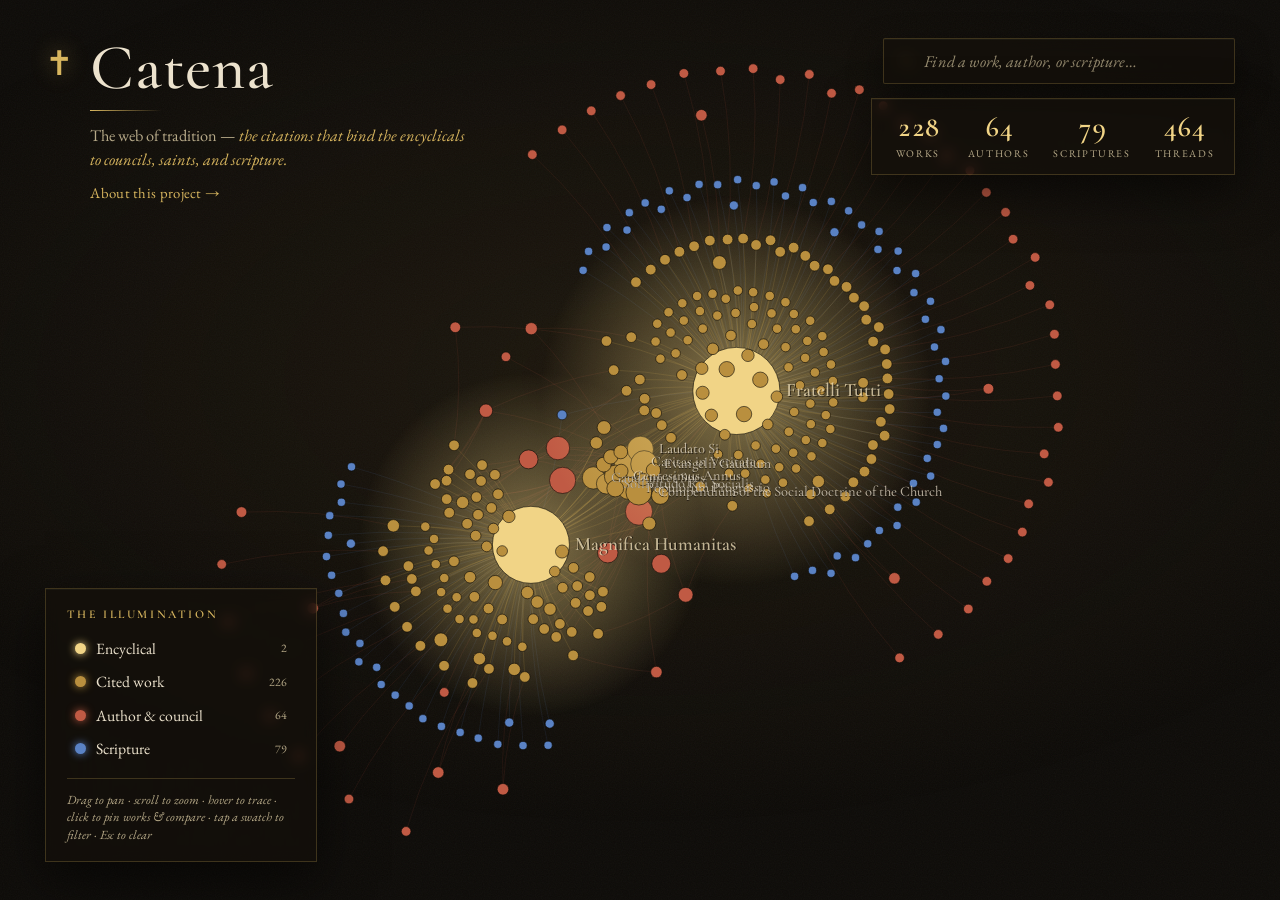
==== site/index.html @ 19e7bd56 "Initial test buildout" ====
<!DOCTYPE html>
<html lang="en">
<head>
  <meta charset="UTF-8" />
  <meta name="viewport" content="width=device-width, initial-scale=1.0" />
  <title>Catena — The Web of Tradition</title>
  <meta name="description" content="A visualization of the connected net of citations within the papal encyclicals — the councils, saints, and scripture they draw upon." />

  <link rel="preconnect" href="https://fonts.googleapis.com" />
  <link rel="preconnect" href="https://fonts.gstatic.com" crossorigin />
  <link href="https://fonts.googleapis.com/css2?family=Cormorant+Garamond:ital,wght@0,400;0,500;0,600;1,400;1,500&family=EB+Garamond:ital,wght@0,400;0,500;1,400&display=swap" rel="stylesheet" />
  <link rel="stylesheet" href="styles.css" />
</head>
<body>
  <!-- atmospheric layers -->
  <div class="vignette" aria-hidden="true"></div>
  <div class="grain" aria-hidden="true"></div>

  <canvas id="graph"></canvas>

  <!-- masthead -->
  <header class="masthead">
    <div class="mark" aria-hidden="true">✝</div>
    <div class="titles">
      <h1>Catena</h1>
      <p class="tagline">The web of tradition — <em>the citations that bind the encyclicals to councils, saints, and scripture.</em></p>
      <a class="masthead__about" href="about.html">About this project →</a>
    </div>
  </header>

  <!-- top-right rail: search + corpus stats -->
  <div class="rail">
    <div class="search" role="search">
      <svg class="search__icon" viewBox="0 0 24 24" aria-hidden="true">
        <circle cx="10.5" cy="10.5" r="6.5" fill="none" stroke="currentColor" stroke-width="1.6"/>
        <line x1="15.5" y1="15.5" x2="21" y2="21" stroke="currentColor" stroke-width="1.6" stroke-linecap="round"/>
      </svg>
      <input id="search-input" type="text" autocomplete="off" spellcheck="false"
             placeholder="Find a work, author, or scripture…" aria-label="Search the corpus"
             role="combobox" aria-expanded="false" aria-controls="search-results" />
      <button class="search__clear" id="search-clear" aria-label="Clear search" hidden>×</button>
      <ul class="search__results" id="search-results" role="listbox" hidden></ul>
    </div>
    <aside class="stats" id="stats" aria-label="Corpus statistics"></aside>
  </div>

  <!-- selection bar (multi-select chips + connection summary) -->
  <div class="selection" id="selection" aria-label="Selected nodes" hidden></div>

  <!-- legend -->
  <aside class="legend" aria-label="Legend and filters">
    <h2>The Illumination</h2>
    <ul class="legend__list">
      <li><button class="legend__item" data-cat="source" aria-pressed="false" title="Show only the encyclicals in the corpus">
        <span class="swatch swatch--source"></span>
        <span class="legend__label">Encyclical</span>
        <span class="legend__count"></span></button></li>
      <li><button class="legend__item" data-cat="document" aria-pressed="false" title="Show only cited works">
        <span class="swatch swatch--document"></span>
        <span class="legend__label">Cited work</span>
        <span class="legend__count"></span></button></li>
      <li><button class="legend__item" data-cat="author" aria-pressed="false" title="Show only authors &amp; councils">
        <span class="swatch swatch--author"></span>
        <span class="legend__label">Author &amp; council</span>
        <span class="legend__count"></span></button></li>
      <li><button class="legend__item" data-cat="scripture" aria-pressed="false" title="Show only scripture">
        <span class="swatch swatch--scripture"></span>
        <span class="legend__label">Scripture</span>
        <span class="legend__count"></span></button></li>
    </ul>
    <p class="hint">Drag to pan · scroll to zoom · hover to trace · click to pin works &amp; compare · tap a swatch to filter · Esc to clear</p>
  </aside>

  <!-- detail panel -->
  <section class="detail" id="detail" aria-live="polite" hidden>
    <button class="detail__close" id="detail-close" aria-label="Close">×</button>
    <div class="detail__kind" id="detail-kind"></div>
    <h3 class="detail__title" id="detail-title"></h3>
    <dl class="detail__meta" id="detail-meta"></dl>
    <a class="detail__link" id="detail-link" target="_blank" rel="noopener" hidden>Read at the Vatican ↗</a>
  </section>

  <div class="loading" id="loading"><span>Illuminating the manuscript…</span></div>

  <script src="app.js" type="module"></script>
</body>
</html>
---- site/styles.css ----
/* ============================================================
   Catena — illuminated manuscript meets data observatory
   ============================================================ */

:root {
  /* aged-ink ground */
  --ink:        #0c0a07;
  --ink-2:      #14110b;
  --ink-panel:  rgba(20, 16, 10, 0.72);

  /* manuscript pigments */
  --gold:       #d8b65f;   /* leaf / illumination       */
  --gold-bright:#f1d486;   /* the reigning encyclical    */
  --ochre:      #b98f3e;   /* cited works                */
  --oxblood:    #c05a44;   /* authors, councils          */
  --lapis:      #5a82c4;   /* scripture                  */

  /* parchment inks */
  --parchment:  #ece2cd;
  --parchment-dim: #b6a988;
  --rule:       rgba(216, 182, 95, 0.22);

  --serif-display: "Cormorant Garamond", Georgia, serif;
  --serif-body:    "EB Garamond", Georgia, serif;
}

* { box-sizing: border-box; }

html, body {
  margin: 0;
  height: 100%;
  background: var(--ink);
  color: var(--parchment);
  font-family: var(--serif-body);
  overflow: hidden;
  -webkit-font-smoothing: antialiased;
}

/* ---- atmosphere -------------------------------------------------- */
.vignette {
  position: fixed; inset: 0; z-index: 0; pointer-events: none;
  background:
    radial-gradient(120% 90% at 50% 42%, rgba(58, 44, 22, 0.35) 0%, rgba(12, 10, 7, 0) 55%),
    radial-gradient(140% 120% at 50% 50%, rgba(12, 10, 7, 0) 58%, rgba(5, 4, 2, 0.85) 100%);
}
.grain {
  position: fixed; inset: 0; z-index: 1; pointer-events: none;
  opacity: 0.045; mix-blend-mode: screen;
  background-image: url("data:image/svg+xml,%3Csvg xmlns='http://www.w3.org/2000/svg' width='160' height='160'%3E%3Cfilter id='n'%3E%3CfeTurbulence type='fractalNoise' baseFrequency='0.85' numOctaves='2' stitchTiles='stitch'/%3E%3C/filter%3E%3Crect width='100%25' height='100%25' filter='url(%23n)'/%3E%3C/svg%3E");
}

/* ---- canvas ------------------------------------------------------ */
#graph {
  position: fixed; inset: 0; z-index: 2;
  display: block; width: 100vw; height: 100vh;
  cursor: grab;
}
#graph.dragging { cursor: grabbing; }
#graph.pointing { cursor: pointer; }

/* ---- masthead ---------------------------------------------------- */
.masthead {
  position: fixed; z-index: 5; top: 2.4rem; left: 2.8rem;
  display: flex; gap: 1.1rem; align-items: flex-start;
  max-width: 30rem; pointer-events: none;
  animation: rise 1.4s cubic-bezier(.2,.7,.2,1) both;
}
.mark {
  font-size: 2.1rem; line-height: 1; color: var(--gold);
  text-shadow: 0 0 22px rgba(216, 182, 95, 0.45);
  margin-top: 0.55rem;
}
.titles h1 {
  margin: 0; font-family: var(--serif-display); font-weight: 500;
  font-size: clamp(2.6rem, 5vw, 4rem); letter-spacing: 0.01em; line-height: 0.95;
  color: var(--parchment);
  text-shadow: 0 1px 0 rgba(0,0,0,0.6);
}
.titles h1::after {
  content: ""; display: block; width: 4.5rem; height: 1px; margin: 0.7rem 0 0;
  background: linear-gradient(90deg, var(--gold), transparent);
}
.tagline {
  margin: 0.8rem 0 0; max-width: 24rem;
  font-size: 1.02rem; line-height: 1.45; color: var(--parchment-dim);
}
.tagline em { color: var(--gold); font-style: italic; }
.masthead__about {
  display: inline-block; margin-top: 0.7rem; pointer-events: auto;
  font-size: 0.92rem; letter-spacing: 0.02em; color: var(--gold);
  text-decoration: none; border-bottom: 1px solid transparent; transition: border-color 0.2s;
}
.masthead__about:hover { border-bottom-color: var(--gold); }

/* ============================================================
   Reading pages (About) — a centered manuscript column
   ============================================================ */
body.reading { overflow: auto; }
.page {
  position: relative; z-index: 2;
  max-width: 42rem; margin: 0 auto; padding: 4.5rem 1.6rem 6rem;
}
.page__back {
  display: inline-block; margin-bottom: 3rem;
  font-size: 0.72rem; letter-spacing: 0.18em; text-transform: uppercase;
  color: var(--parchment-dim); text-decoration: none; transition: color 0.2s;
}
.page__back:hover { color: var(--gold); }
.page__head { text-align: center; margin-bottom: 3.5rem; }
.page__head .mark {
  font-size: 2.4rem; color: var(--gold); margin: 0 0 0.6rem;
  text-shadow: 0 0 24px rgba(216, 182, 95, 0.45);
}
.page__head h1 {
  margin: 0; font-family: var(--serif-display); font-weight: 500;
  font-size: clamp(3rem, 7vw, 4.6rem); line-height: 1; color: var(--parchment);
}
.page__head h1::after {
  content: ""; display: block; width: 5rem; height: 1px; margin: 1rem auto 0;
  background: linear-gradient(90deg, transparent, var(--gold), transparent);
}
.page__lede {
  margin: 1.4rem auto 0; max-width: 32rem;
  font-size: 1.2rem; line-height: 1.5; font-style: italic; color: var(--parchment-dim);
}
.page__counts {
  margin: 1rem 0 0; font-size: 0.7rem; letter-spacing: 0.16em; text-transform: uppercase;
  color: var(--gold); opacity: 0.8;
}

.prose h2 {
  margin: 2.8rem 0 0.9rem; font-family: var(--serif-display); font-weight: 600;
  font-size: 1.7rem; color: var(--gold);
}
.prose h2::before {
  content: "❧"; margin-right: 0.5rem; color: var(--ochre); font-size: 1.1rem; opacity: 0.8;
}
.prose p {
  margin: 0 0 1.1rem; font-size: 1.12rem; line-height: 1.72; color: var(--parchment);
}
.prose strong { color: var(--gold-bright); font-weight: 500; }
.prose em { color: var(--parchment); font-style: italic; }
.prose a { color: var(--gold); text-decoration: none; border-bottom: 1px solid var(--rule); }
.prose a:hover { border-bottom-color: var(--gold); }
.prose kbd {
  font-family: var(--serif-body); font-size: 0.9em; padding: 0.05em 0.4em;
  border: 1px solid var(--rule); border-radius: 3px; color: var(--gold);
}
.prose__legend { list-style: none; margin: 0 0 1.4rem; padding: 0; }
.prose__legend li {
  display: flex; gap: 0.8rem; align-items: flex-start; margin: 0.7rem 0;
  font-size: 1.08rem; line-height: 1.6; color: var(--parchment);
}
.prose__legend .swatch { margin-top: 0.5rem; }
.prose__close {
  margin-top: 3rem !important; padding-top: 1.6rem; border-top: 1px solid var(--rule);
  text-align: center; font-size: 1.05rem;
}

/* ---- shared panel chrome ---------------------------------------- */
.stats, .legend, .detail, .selection {
  position: fixed; z-index: 5;
  background: var(--ink-panel);
  border: 1px solid var(--rule);
  backdrop-filter: blur(7px);
  box-shadow: 0 18px 50px rgba(0,0,0,0.55), inset 0 1px 0 rgba(255,240,200,0.04);
}

/* ---- top-right rail (search + stats) ---------------------------- */
.rail {
  position: fixed; z-index: 6; top: 2.4rem; right: 2.8rem;
  display: flex; flex-direction: column; align-items: flex-end;
  gap: 0.9rem;
  animation: rise 1.4s 0.15s cubic-bezier(.2,.7,.2,1) both;
}

/* ---- search ------------------------------------------------------ */
.search { position: relative; width: 22rem; max-width: 86vw; }
.search__icon {
  position: absolute; left: 0.9rem; top: 50%; transform: translateY(-50%);
  width: 1.05rem; height: 1.05rem; color: var(--gold); opacity: 0.7;
  pointer-events: none;
}
#search-input {
  width: 100%; padding: 0.7rem 2.2rem 0.7rem 2.5rem;
  background: var(--ink-panel); color: var(--parchment);
  border: 1px solid var(--rule); border-radius: 2px;
  backdrop-filter: blur(7px);
  box-shadow: 0 12px 34px rgba(0,0,0,0.45), inset 0 1px 0 rgba(255,240,200,0.04);
  font-family: var(--serif-body); font-size: 1.02rem; letter-spacing: 0.01em;
  transition: border-color 0.25s, box-shadow 0.25s;
}
#search-input::placeholder { color: var(--parchment-dim); font-style: italic; opacity: 0.8; }
#search-input:focus {
  outline: none; border-color: rgba(216,182,95,0.6);
  box-shadow: 0 12px 34px rgba(0,0,0,0.5), 0 0 0 1px rgba(216,182,95,0.25),
              inset 0 1px 0 rgba(255,240,200,0.06);
}
.search__clear {
  position: absolute; right: 0.55rem; top: 50%; transform: translateY(-50%);
  background: none; border: none; color: var(--parchment-dim);
  font-size: 1.25rem; line-height: 1; cursor: pointer; padding: 0.2rem; transition: color 0.2s;
}
.search__clear:hover { color: var(--gold); }

.search__results {
  position: absolute; top: calc(100% + 0.45rem); left: 0; right: 0; z-index: 7;
  list-style: none; margin: 0; padding: 0.35rem;
  max-height: 21rem; overflow-y: auto;
  background: rgba(16, 13, 8, 0.94); backdrop-filter: blur(10px);
  border: 1px solid var(--rule); border-radius: 2px;
  box-shadow: 0 20px 50px rgba(0,0,0,0.6);
}
.search__results li {
  display: flex; align-items: center; gap: 0.6rem;
  padding: 0.5rem 0.6rem; border-radius: 2px; cursor: pointer;
}
.search__results li[aria-selected="true"],
.search__results li:hover { background: rgba(216,182,95,0.12); }
.search__results .dot { width: 0.6rem; height: 0.6rem; border-radius: 50%; flex: none; box-shadow: 0 0 7px currentColor; }
.search__results .name { flex: 1; color: var(--parchment); font-size: 1rem; line-height: 1.2; }
.search__results .name b { color: var(--gold-bright); font-weight: 500; }
.search__results .tag {
  font-size: 0.6rem; letter-spacing: 0.16em; text-transform: uppercase;
  color: var(--parchment-dim); white-space: nowrap;
}
.search__empty { padding: 0.7rem 0.6rem; color: var(--parchment-dim); font-style: italic; font-size: 0.95rem; }

/* ---- corpus stats ----------------------------------------------- */
/* content-sized & right-aligned so it grows leftward (and wraps) as the
   numbers climb, rather than overflowing a fixed box. */
.stats {
  position: static; padding: 0.85rem 1.25rem;
  display: flex; flex-wrap: wrap; justify-content: flex-end;
  gap: 0.55rem 1.5rem; max-width: min(40rem, 86vw);
}
.stats .stat { text-align: center; min-width: 3.25rem; }
.stats .num {
  display: block; font-family: var(--serif-display); font-weight: 600;
  font-size: 1.8rem; color: var(--gold-bright); line-height: 1;
  font-variant-numeric: tabular-nums;
}
.stats .lbl {
  display: block; margin-top: 0.35rem; white-space: nowrap;
  font-size: 0.64rem; letter-spacing: 0.16em; text-transform: uppercase;
  color: var(--parchment-dim);
}

/* ---- legend ------------------------------------------------------ */
.legend {
  left: 2.8rem; bottom: 2.4rem; padding: 1.1rem 1.3rem; max-width: 17rem;
  animation: rise 1.4s 0.3s cubic-bezier(.2,.7,.2,1) both;
}
.legend h2 {
  margin: 0 0 0.7rem; font-family: var(--serif-display); font-weight: 600;
  font-size: 0.74rem; letter-spacing: 0.22em; text-transform: uppercase;
  color: var(--gold);
}
.legend__list { list-style: none; margin: 0; padding: 0; }
.legend__item {
  display: flex; align-items: center; gap: 0.6rem; width: 100%;
  background: none; border: 1px solid transparent; border-radius: 4px;
  padding: 0.3rem 0.45rem; margin: 0.05rem 0;
  font-family: var(--serif-body); font-size: 0.98rem; color: var(--parchment);
  text-align: left; cursor: pointer; transition: background 0.2s, border-color 0.2s;
}
.legend__item:hover { background: rgba(216, 182, 95, 0.08); }
.legend__item[aria-pressed="true"] {
  background: rgba(216, 182, 95, 0.14); border-color: var(--rule);
}
.legend__label { flex: 1; }
.legend__count {
  font-size: 0.74rem; color: var(--parchment-dim); font-variant-numeric: tabular-nums;
}
.legend__item:hover .legend__count,
.legend__item[aria-pressed="true"] .legend__count { color: var(--gold); }
.swatch {
  width: 0.7rem; height: 0.7rem; border-radius: 50%; flex: none;
  box-shadow: 0 0 8px currentColor;
}
.swatch--source    { background: var(--gold-bright); color: var(--gold-bright); }
.swatch--document  { background: var(--ochre);  color: var(--ochre); }
.swatch--author    { background: var(--oxblood); color: var(--oxblood); }
.swatch--scripture { background: var(--lapis);  color: var(--lapis); }
.legend .hint {
  margin: 0.85rem 0 0; padding-top: 0.7rem; border-top: 1px solid var(--rule);
  font-size: 0.78rem; font-style: italic; color: var(--parchment-dim); line-height: 1.4;
}

/* ---- selection bar (top-center) --------------------------------- */
.selection {
  top: 2.4rem; left: 50%; transform: translateX(-50%);
  max-width: min(46rem, 60vw); padding: 0.65rem 0.8rem;
  display: flex; flex-direction: column; gap: 0.5rem;
  animation: rise 0.4s cubic-bezier(.2,.7,.2,1) both;
}
.selection[hidden] { display: none; }  /* class display would otherwise beat [hidden] */
.selection__chips {
  display: flex; flex-wrap: wrap; align-items: center; gap: 0.45rem;
}
.chip {
  display: inline-flex; align-items: center; gap: 0.4rem;
  padding: 0.32rem 0.55rem; max-width: 16rem;
  background: rgba(216,182,95,0.08); border: 1px solid var(--rule); border-radius: 999px;
  color: var(--parchment); font-family: var(--serif-body); font-size: 0.92rem;
  cursor: pointer; transition: background 0.2s, border-color 0.2s;
}
.chip:hover { background: rgba(192,90,68,0.18); border-color: rgba(192,90,68,0.5); }
.chip__dot { width: 0.55rem; height: 0.55rem; border-radius: 50%; flex: none; box-shadow: 0 0 6px currentColor; }
.chip__name { overflow: hidden; text-overflow: ellipsis; white-space: nowrap; }
.chip__x { color: var(--parchment-dim); font-size: 1.1rem; line-height: 1; margin-left: 0.1rem; }
.chip:hover .chip__x { color: var(--oxblood); }
.selection__clear {
  background: none; border: none; cursor: pointer; margin-left: 0.2rem;
  color: var(--parchment-dim); font-family: var(--serif-body);
  font-size: 0.74rem; letter-spacing: 0.16em; text-transform: uppercase; transition: color 0.2s;
}
.selection__clear:hover { color: var(--gold); }
.selection__summary {
  margin: 0; padding-top: 0.5rem; border-top: 1px solid var(--rule);
  font-size: 0.95rem; font-style: italic; color: var(--parchment-dim); line-height: 1.4;
}
.selection__summary strong { color: var(--gold); font-style: normal; }
.selection__summary--none { color: rgba(192,90,68,0.85); }

/* ---- detail panel ----------------------------------------------- */
.detail {
  right: 2.8rem; bottom: 2.4rem; width: 22rem; padding: 1.6rem 1.7rem;
  transform: translateY(12px); opacity: 0;
  transition: transform 0.5s cubic-bezier(.2,.8,.2,1), opacity 0.5s;
}
.detail:not([hidden]) { transform: translateY(0); opacity: 1; }
.detail__close {
  position: absolute; top: 0.5rem; right: 0.7rem;
  background: none; border: none; color: var(--parchment-dim);
  font-size: 1.5rem; line-height: 1; cursor: pointer; transition: color 0.2s;
}
.detail__close:hover { color: var(--gold); }
.detail__kind {
  font-size: 0.66rem; letter-spacing: 0.2em; text-transform: uppercase;
  color: var(--gold);
}
.detail__title {
  margin: 0.5rem 0 0; font-family: var(--serif-display); font-weight: 500;
  font-size: 1.7rem; line-height: 1.1; color: var(--parchment);
}
.detail__meta { margin: 1rem 0 0; display: grid; gap: 0.55rem; }
.detail__meta div { display: flex; justify-content: space-between; gap: 1rem; align-items: baseline; }
.detail__meta dt {
  font-size: 0.66rem; letter-spacing: 0.16em; text-transform: uppercase;
  color: var(--parchment-dim); white-space: nowrap;
}
.detail__meta dd { margin: 0; text-align: right; color: var(--parchment); font-size: 1rem; }
.detail__link {
  display: inline-block; margin-top: 1.2rem; padding: 0.5rem 0.9rem;
  font-size: 0.9rem; letter-spacing: 0.04em; color: var(--ink);
  background: linear-gradient(180deg, var(--gold-bright), var(--ochre));
  text-decoration: none; border-radius: 2px;
  box-shadow: 0 4px 14px rgba(216,182,95,0.25); transition: transform 0.2s, box-shadow 0.2s;
}
.detail__link:hover { transform: translateY(-1px); box-shadow: 0 7px 20px rgba(216,182,95,0.4); }
.detail__link[hidden] { display: none; }  /* class display would otherwise beat [hidden] */

/* ---- loading ----------------------------------------------------- */
.loading {
  position: fixed; inset: 0; z-index: 9; display: grid; place-items: center;
  background: var(--ink); transition: opacity 0.8s; color: var(--parchment-dim);
  font-style: italic; font-size: 1.1rem; letter-spacing: 0.05em;
}
.loading.gone { opacity: 0; pointer-events: none; }
.loading span::after { content: ""; animation: ellipsis 1.4s steps(4) infinite; }

@keyframes rise { from { opacity: 0; transform: translateY(-10px); } to { opacity: 1; transform: translateY(0); } }
@keyframes ellipsis { 0%{opacity:.3} 50%{opacity:1} 100%{opacity:.3} }

/* ---- responsive -------------------------------------------------- */
@media (max-width: 720px) {
  .masthead { top: 1.2rem; left: 1.2rem; max-width: 60vw; }
  .rail { right: 1.2rem; top: 1.2rem; gap: 0.6rem; }
  .search { width: min(17rem, 70vw); }
  .stats { padding: 0.7rem 0.9rem; gap: 0.5rem 1rem; max-width: 70vw; }
  .stats .num { font-size: 1.4rem; }
  .legend { left: 1.2rem; bottom: 1.2rem; padding: 0.8rem 1rem; }
  .detail { right: 1.2rem; left: 1.2rem; bottom: 1.2rem; width: auto; }
  .selection { top: auto; bottom: 11rem; max-width: 92vw; }
}
@media (prefers-reduced-motion: reduce) {
  .masthead, .stats, .legend { animation: none; }
}
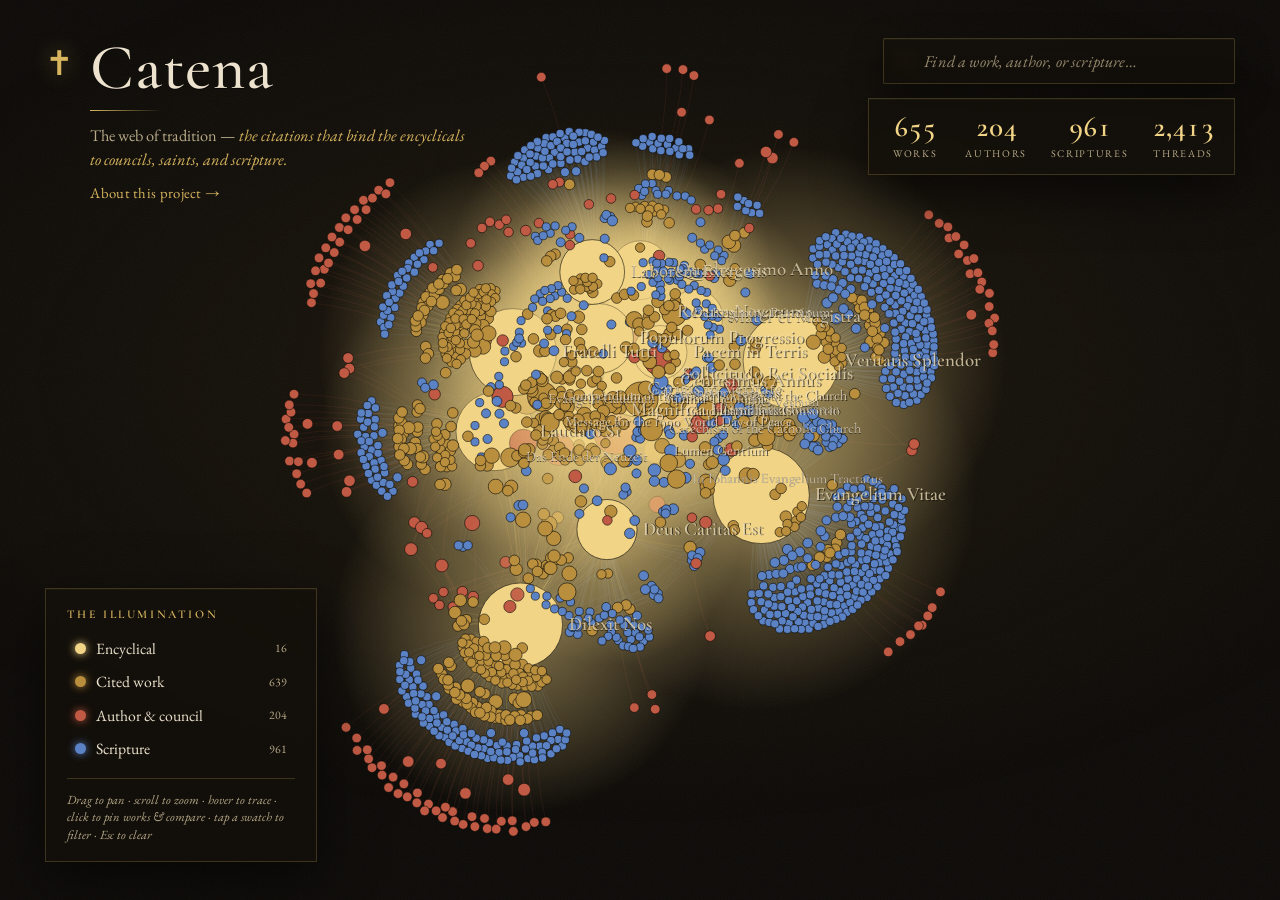
==== commit 6afb2b74: "more polishing" ====
--- a/site/index.html
+++ b/site/index.html
@@ -77,6 +77,7 @@
     <div class="detail__kind" id="detail-kind"></div>
     <h3 class="detail__title" id="detail-title"></h3>
     <dl class="detail__meta" id="detail-meta"></dl>
+    <div class="detail__connections" id="detail-connections" role="group" aria-label="Connections — click to highlight"></div>
     <a class="detail__link" id="detail-link" target="_blank" rel="noopener" hidden>Read at the Vatican ↗</a>
   </section>
 
--- a/site/styles.css
+++ b/site/styles.css
@@ -10,7 +10,7 @@
 
   /* manuscript pigments */
   --gold:       #d8b65f;   /* leaf / illumination       */
-  --gold-bright:#f1d486;   /* the reigning encyclical    */
+  --gold-bright:#f1d486;   /* source encyclicals         */
   --ochre:      #b98f3e;   /* cited works                */
   --oxblood:    #c05a44;   /* authors, councils          */
   --lapis:      #5a82c4;   /* scripture                  */
@@ -360,6 +360,32 @@
 }
 .detail__link:hover { transform: translateY(-1px); box-shadow: 0 7px 20px rgba(216,182,95,0.4); }
 .detail__link[hidden] { display: none; }  /* class display would otherwise beat [hidden] */
+
+/* Connection rows — selectable category breakdown, mirrors the legend. */
+.detail__connections {
+  margin: 1rem 0 0; padding-top: 0.85rem;
+  border-top: 1px solid var(--rule);
+  display: flex; flex-direction: column; gap: 0.1rem;
+}
+.detail__connections[hidden] { display: none; }
+.detail__conn {
+  display: flex; align-items: center; gap: 0.6rem; width: 100%;
+  background: none; border: 1px solid transparent; border-radius: 4px;
+  padding: 0.32rem 0.45rem;
+  font-family: var(--serif-body); font-size: 0.98rem; color: var(--parchment);
+  text-align: left; cursor: pointer; transition: background 0.2s, border-color 0.2s;
+}
+.detail__conn:hover { background: rgba(216, 182, 95, 0.08); }
+.detail__conn[aria-pressed="true"] {
+  background: rgba(216, 182, 95, 0.14); border-color: var(--rule);
+}
+.detail__conn-label { flex: 1; }
+.detail__conn-count {
+  font-size: 0.78rem; color: var(--parchment-dim); font-variant-numeric: tabular-nums;
+  white-space: nowrap;
+}
+.detail__conn:hover .detail__conn-count,
+.detail__conn[aria-pressed="true"] .detail__conn-count { color: var(--gold); }
 
 /* ---- loading ----------------------------------------------------- */
 .loading {
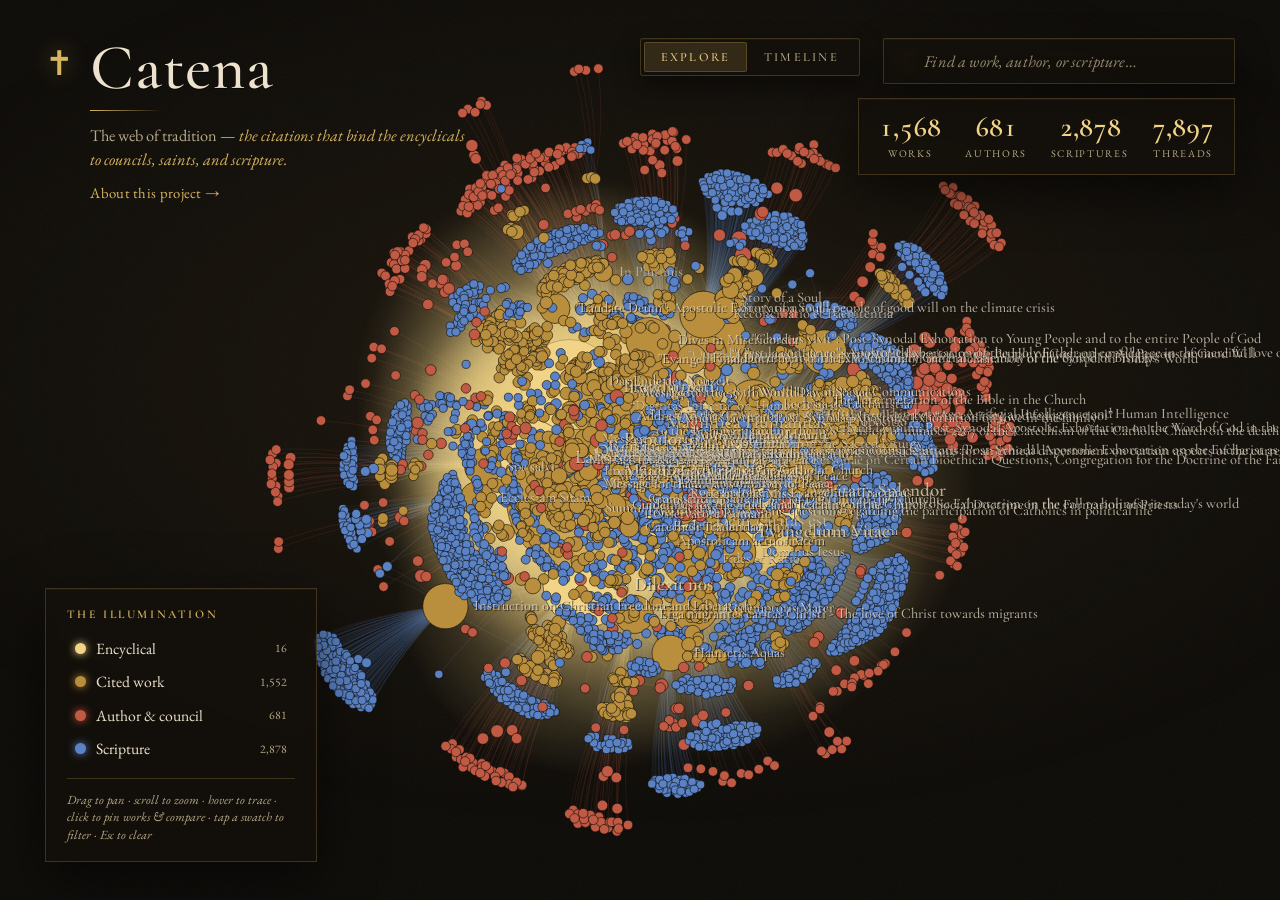
==== commit 19836e7e: "timeline view" ====
--- a/site/index.html
+++ b/site/index.html
@@ -44,6 +44,12 @@
     <aside class="stats" id="stats" aria-label="Corpus statistics"></aside>
   </div>
 
+  <!-- view switcher (top-center) -->
+  <nav class="viewswitch" aria-label="View">
+    <button class="viewswitch__btn" data-view="explore" aria-pressed="true" title="Free constellation (1)">Explore</button>
+    <button class="viewswitch__btn" data-view="timeline" aria-pressed="false" title="Chronological axis (2)">Timeline</button>
+  </nav>
+
   <!-- selection bar (multi-select chips + connection summary) -->
   <div class="selection" id="selection" aria-label="Selected nodes" hidden></div>
 
@@ -76,9 +82,12 @@
     <button class="detail__close" id="detail-close" aria-label="Close">×</button>
     <div class="detail__kind" id="detail-kind"></div>
     <h3 class="detail__title" id="detail-title"></h3>
+    <p class="detail__subtitle" id="detail-subtitle" hidden></p>
     <dl class="detail__meta" id="detail-meta"></dl>
     <div class="detail__connections" id="detail-connections" role="group" aria-label="Connections — click to highlight"></div>
-    <a class="detail__link" id="detail-link" target="_blank" rel="noopener" hidden>Read at the Vatican ↗</a>
+    <div class="detail__links" id="detail-links">
+      <a class="detail__link" id="detail-link" target="_blank" rel="noopener" hidden>Read at the Vatican ↗</a>
+    </div>
   </section>
 
   <div class="loading" id="loading"><span>Illuminating the manuscript…</span></div>
--- a/site/styles.css
+++ b/site/styles.css
@@ -287,9 +287,34 @@
   font-size: 0.78rem; font-style: italic; color: var(--parchment-dim); line-height: 1.4;
 }
 
+/* ---- view switcher (top-center, above the selection bar) -------- */
+.viewswitch {
+  position: fixed; z-index: 6;
+  top: 2.4rem; left: 50%; transform: translateX(-50%);
+  display: inline-flex; padding: 0.18rem;
+  background: var(--ink-panel); border: 1px solid var(--rule); border-radius: 3px;
+  backdrop-filter: blur(7px);
+  box-shadow: 0 10px 26px rgba(0,0,0,0.45), inset 0 1px 0 rgba(255,240,200,0.04);
+  animation: rise 1.4s 0.2s cubic-bezier(.2,.7,.2,1) both;
+}
+.viewswitch__btn {
+  background: none; border: none; cursor: pointer;
+  padding: 0.42rem 1.05rem;
+  font-family: var(--serif-display); font-weight: 500;
+  font-size: 0.78rem; letter-spacing: 0.18em; text-transform: uppercase;
+  color: var(--parchment-dim); border-radius: 2px;
+  transition: color 0.2s, background 0.2s;
+}
+.viewswitch__btn:hover:not(:disabled) { color: var(--gold); }
+.viewswitch__btn[aria-pressed="true"] {
+  background: rgba(216,182,95,0.16); color: var(--gold-bright);
+  box-shadow: inset 0 0 0 1px var(--rule);
+}
+.viewswitch__btn:disabled { opacity: 0.4; cursor: default; }
+
 /* ---- selection bar (top-center) --------------------------------- */
 .selection {
-  top: 2.4rem; left: 50%; transform: translateX(-50%);
+  top: 5rem; left: 50%; transform: translateX(-50%);
   max-width: min(46rem, 60vw); padding: 0.65rem 0.8rem;
   display: flex; flex-direction: column; gap: 0.5rem;
   animation: rise 0.4s cubic-bezier(.2,.7,.2,1) both;
@@ -351,15 +376,36 @@
   color: var(--parchment-dim); white-space: nowrap;
 }
 .detail__meta dd { margin: 0; text-align: right; color: var(--parchment); font-size: 1rem; }
+.detail__links {
+  margin-top: 1.2rem; display: flex; flex-wrap: wrap; gap: 0.5rem;
+}
+.detail__links:empty { display: none; }
 .detail__link {
-  display: inline-block; margin-top: 1.2rem; padding: 0.5rem 0.9rem;
+  display: inline-block; padding: 0.5rem 0.9rem;
   font-size: 0.9rem; letter-spacing: 0.04em; color: var(--ink);
   background: linear-gradient(180deg, var(--gold-bright), var(--ochre));
   text-decoration: none; border-radius: 2px;
-  box-shadow: 0 4px 14px rgba(216,182,95,0.25); transition: transform 0.2s, box-shadow 0.2s;
+  box-shadow: 0 4px 14px rgba(216,182,95,0.25); transition: transform 0.2s, box-shadow 0.2s, background 0.2s, color 0.2s;
 }
 .detail__link:hover { transform: translateY(-1px); box-shadow: 0 7px 20px rgba(216,182,95,0.4); }
 .detail__link[hidden] { display: none; }  /* class display would otherwise beat [hidden] */
+/* Secondary button — same shape, quieter than the gold. Used for Wikipedia
+   alongside the primary Vatican profile button on pontiff cards. */
+.detail__link--ghost {
+  background: transparent; color: var(--parchment);
+  border: 1px solid var(--rule); box-shadow: none;
+}
+.detail__link--ghost:hover {
+  background: rgba(216, 182, 95, 0.08); color: var(--gold);
+  box-shadow: 0 4px 14px rgba(216,182,95,0.15);
+}
+
+/* Pontiff subtitle: small italic line under the regnal name. */
+.detail__subtitle {
+  margin: 0.35rem 0 0; font-family: var(--serif-body); font-style: italic;
+  font-size: 0.92rem; color: var(--parchment-dim); letter-spacing: 0.01em;
+}
+.detail__subtitle[hidden] { display: none; }
 
 /* Connection rows — selectable category breakdown, mirrors the legend. */
 .detail__connections {
@@ -409,6 +455,8 @@
   .legend { left: 1.2rem; bottom: 1.2rem; padding: 0.8rem 1rem; }
   .detail { right: 1.2rem; left: 1.2rem; bottom: 1.2rem; width: auto; }
   .selection { top: auto; bottom: 11rem; max-width: 92vw; }
+  .viewswitch { top: 1rem; }
+  .viewswitch__btn { padding: 0.32rem 0.7rem; font-size: 0.7rem; letter-spacing: 0.12em; }
 }
 @media (prefers-reduced-motion: reduce) {
   .masthead, .stats, .legend { animation: none; }
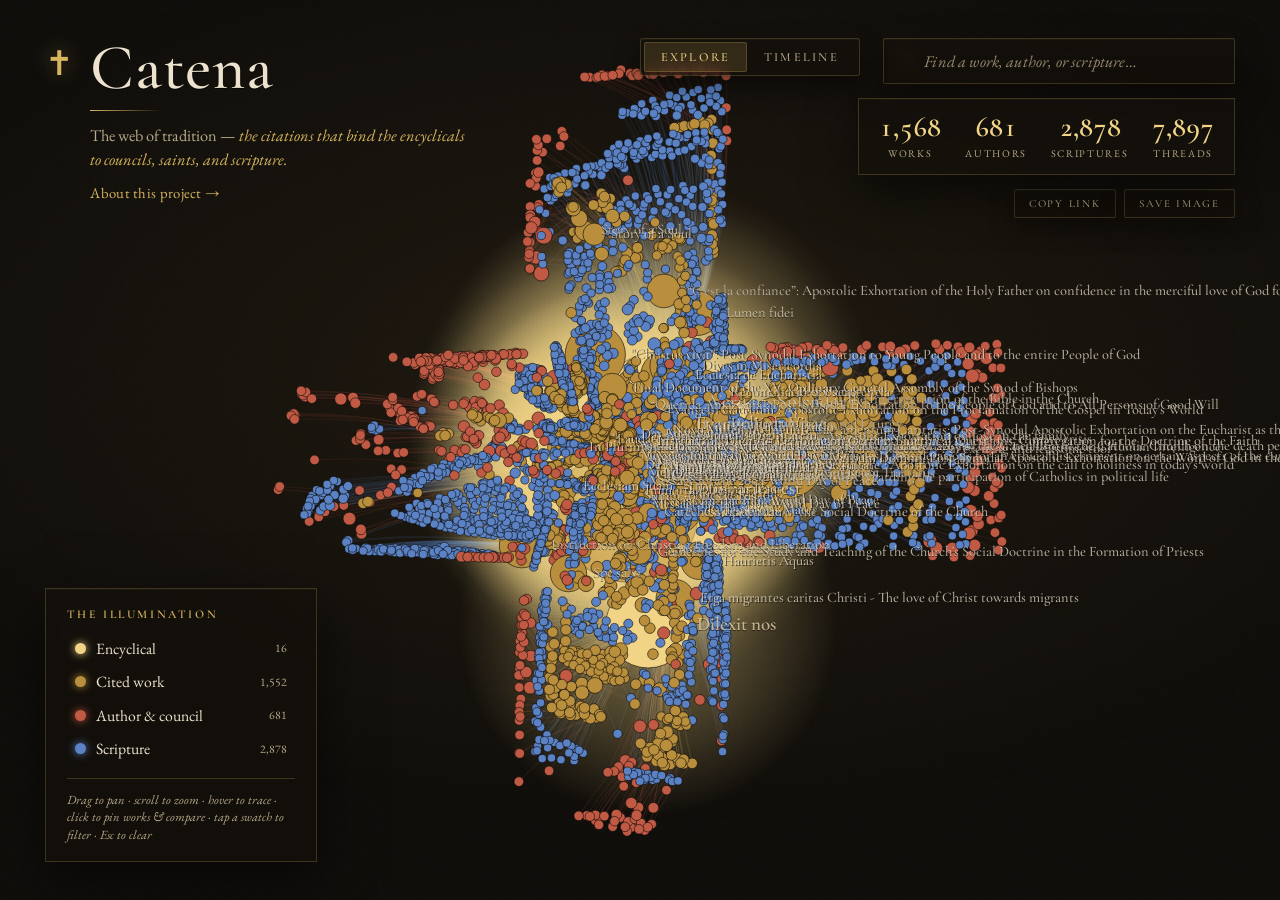
==== commit 56a6708b: "better zoom controls" ====
--- a/site/index.html
+++ b/site/index.html
@@ -5,6 +5,17 @@
   <meta name="viewport" content="width=device-width, initial-scale=1.0" />
   <title>Catena — The Web of Tradition</title>
   <meta name="description" content="A visualization of the connected net of citations within the papal encyclicals — the councils, saints, and scripture they draw upon." />
+
+  <!-- social cards — og:image must be an absolute URL; point it at the
+       production domain once the Cloudflare deploy lands -->
+  <meta property="og:title" content="Catena — The Web of Tradition" />
+  <meta property="og:description" content="An interactive constellation of the citations that bind the papal encyclicals to councils, saints, and scripture." />
+  <meta property="og:type" content="website" />
+  <meta property="og:image" content="https://raw.githubusercontent.com/jkeuhlen/catena/master/docs/preview.png" />
+  <meta name="twitter:card" content="summary_large_image" />
+  <meta name="twitter:title" content="Catena — The Web of Tradition" />
+  <meta name="twitter:description" content="An interactive constellation of the citations that bind the papal encyclicals to councils, saints, and scripture." />
+  <meta name="twitter:image" content="https://raw.githubusercontent.com/jkeuhlen/catena/master/docs/preview.png" />
 
   <link rel="preconnect" href="https://fonts.googleapis.com" />
   <link rel="preconnect" href="https://fonts.gstatic.com" crossorigin />
@@ -42,6 +53,10 @@
       <ul class="search__results" id="search-results" role="listbox" hidden></ul>
     </div>
     <aside class="stats" id="stats" aria-label="Corpus statistics"></aside>
+    <div class="share" aria-label="Share this view">
+      <button class="share__btn" id="share-link" title="Copy a link that restores this exact view, selection, and zoom">Copy link</button>
+      <button class="share__btn" id="share-image" title="Download this view as an image">Save image</button>
+    </div>
   </div>
 
   <!-- view switcher (top-center) -->
--- a/site/styles.css
+++ b/site/styles.css
@@ -54,6 +54,7 @@
   position: fixed; inset: 0; z-index: 2;
   display: block; width: 100vw; height: 100vh;
   cursor: grab;
+  touch-action: none;  /* we handle pan/pinch ourselves; suppress native gestures */
 }
 #graph.dragging { cursor: grabbing; }
 #graph.pointing { cursor: pointer; }
@@ -225,6 +226,21 @@
   color: var(--parchment-dim); white-space: nowrap;
 }
 .search__empty { padding: 0.7rem 0.6rem; color: var(--parchment-dim); font-style: italic; font-size: 0.95rem; }
+
+/* ---- share buttons (copy link / save image) --------------------- */
+.share { display: flex; gap: 0.5rem; }
+.share__btn {
+  padding: 0.42rem 0.9rem; cursor: pointer;
+  background: var(--ink-panel); color: var(--parchment-dim);
+  border: 1px solid var(--rule); border-radius: 2px;
+  backdrop-filter: blur(7px);
+  box-shadow: 0 10px 26px rgba(0,0,0,0.4), inset 0 1px 0 rgba(255,240,200,0.04);
+  font-family: var(--serif-display); font-weight: 500;
+  font-size: 0.68rem; letter-spacing: 0.16em; text-transform: uppercase;
+  transition: color 0.2s, border-color 0.2s, background 0.2s;
+}
+.share__btn:hover { color: var(--gold); border-color: rgba(216,182,95,0.5); }
+.share__btn.done { color: var(--gold-bright); border-color: rgba(216,182,95,0.6); }
 
 /* ---- corpus stats ----------------------------------------------- */
 /* content-sized & right-aligned so it grows leftward (and wraps) as the
@@ -452,6 +468,7 @@
   .search { width: min(17rem, 70vw); }
   .stats { padding: 0.7rem 0.9rem; gap: 0.5rem 1rem; max-width: 70vw; }
   .stats .num { font-size: 1.4rem; }
+  .share__btn { padding: 0.34rem 0.65rem; font-size: 0.62rem; letter-spacing: 0.12em; }
   .legend { left: 1.2rem; bottom: 1.2rem; padding: 0.8rem 1rem; }
   .detail { right: 1.2rem; left: 1.2rem; bottom: 1.2rem; width: auto; }
   .selection { top: auto; bottom: 11rem; max-width: 92vw; }
